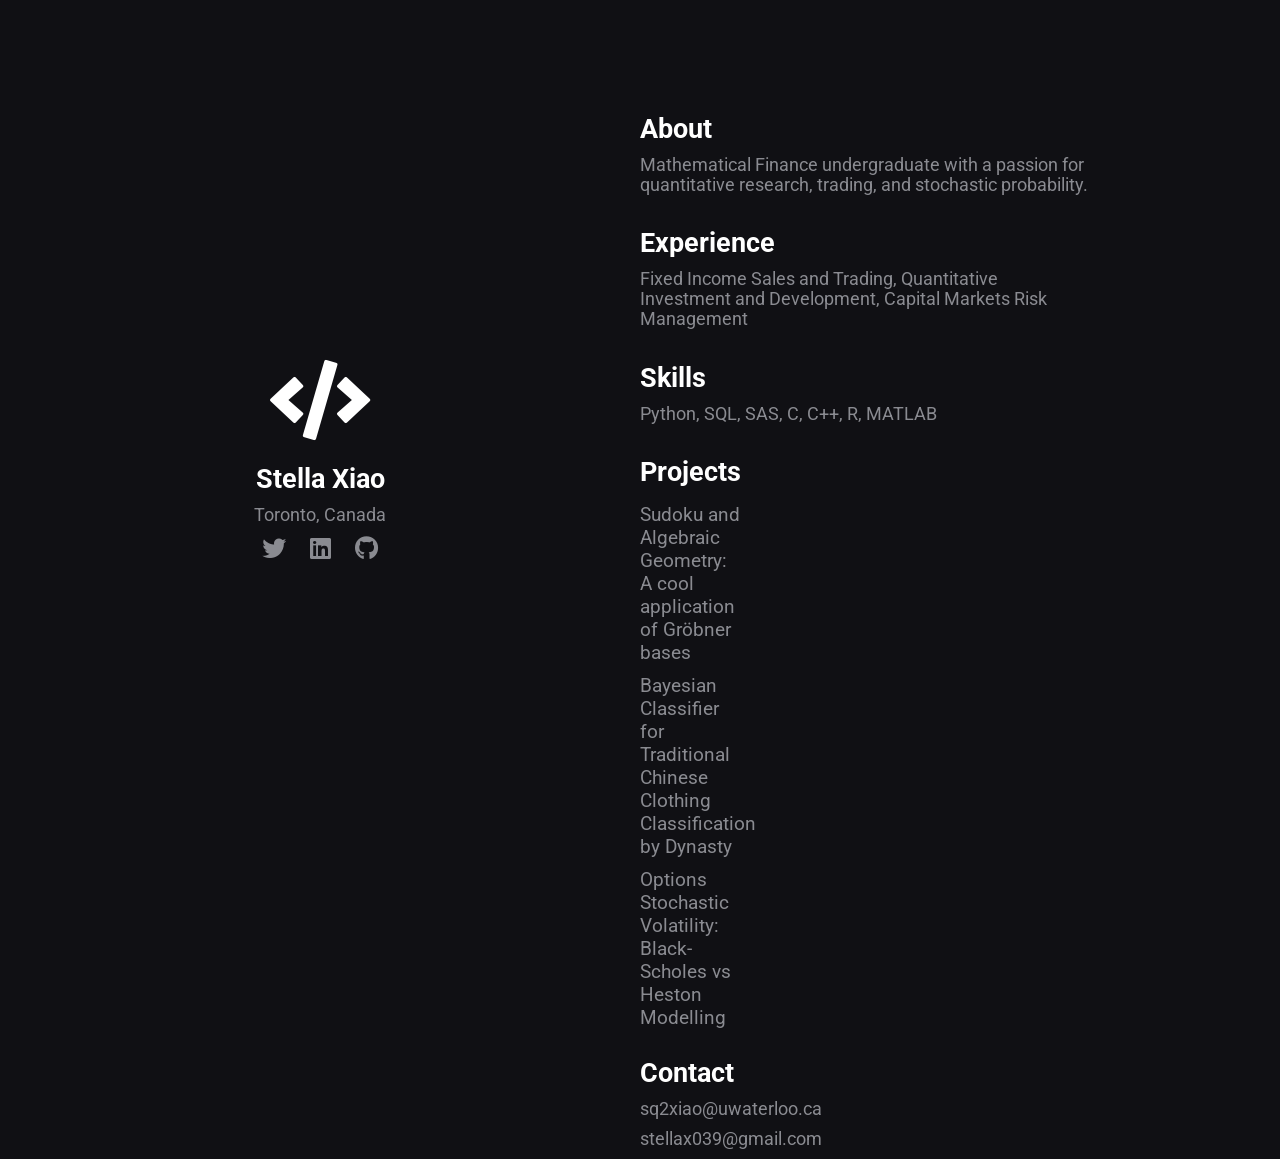
==== index.html @ e4d73ce5 "Init website" ====
<!DOCTYPE html>
<html lang="en">
<head>
    <meta charset="UTF-8">
    <meta name="viewport" content="width=device-width, initial-scale=1.0">
    <meta http-equiv="X-UA-Compatible" content="ie=edge">
    <link rel="stylesheet" href="https://use.fontawesome.com/releases/v5.4.1/css/all.css" integrity="sha384-5sAR7xN1Nv6T6+dT2mhtzEpVJvfS3NScPQTrOxhwjIuvcA67KV2R5Jz6kr4abQsz" crossorigin="anonymous">
    <link rel="stylesheet" href="style.css">
    <title>Stella Xiao</title>
</head>
<body>
    <div class="grid-2">
        <div class="section-1">
            <i class="fas fa-code fa-5x white"></i>
            <h2>Stella Xiao</h2>
            <p>Toronto, Canada</p>
            <a href="#"><i class="fab fa-twitter"></i></a>
            <a href="#"><i class="fab fa-linkedin"></i></a>
            <a href="#"><i class="fab fa-github"></i></a>
        </div>
        <div class="section-2">
            <h2>About</h2>
            <p>Mathematical Finance undergraduate with a passion for quantitative research, trading, and stochastic probability.</p>
            <h2>Experience</h2>
            <p>Fixed Income Sales and Trading, Quantitative Investment and Development, Capital Markets Risk Management</p>

            <h2>Skills</h2>
            <p>Python, SQL, SAS, C, C++, R, MATLAB</p>
            <h2>Projects</h2>
            <a href="#">Sudoku and Algebraic Geometry: A cool application of Gröbner bases</a>
            <a href="#">Bayesian Classifier for Traditional Chinese Clothing Classification by Dynasty</a>
            <a href="#">Options Stochastic Volatility: Black-Scholes vs Heston Modelling</a>

            <h2>Contact</h2>
            <p>sq2xiao@uwaterloo.ca</p>
            <p>stellax039@gmail.com</p>
        </div>
    </div>
</body>
</html>
---- style.css ----
/* global */
@import url('https://fonts.googleapis.com/css?family=Roboto');

.grid-2{
    display: grid;
    grid-template-columns: repeat(2,1fr);
}

body{
    margin: 0;
    padding: 0;
    font-family: 'Roboto', sans-serif;
    background-color: #101014;
    color: #8a8b91;
}

h2,.white{
    color: #fff;
}

a{
    color: #8a8b91;
    text-decoration: none;
}
/* section 1 */
.section-1{
    padding-top: 40vh;
    text-align: center;
}

.section-1 p{
    font-size: 1.1rem;
    padding-bottom: 10px;
    margin:0;
}

.section-1 h2{
    font-size: 1.7rem;
    margin-bottom: 10px;
}

.section-1 a{
    font-size: 1.5rem;
    padding: 10px;
}
/* section 2 */
.section-2{
    padding-top: 10vh;
    width: 70%;
}

.section-2 h2{
    font-size: 1.7rem;
    margin-bottom: 10px;
}

.section-2 p{
    font-size: 1.1rem;
    padding-bottom: 10px;
    margin:0;
}

.section-2 a{
    display: block;
    padding: 5px;
    font-size: 1.2rem;
    padding-left: 0;
    width: 100px;
}
/* animations / utilities */
.section-2 a:hover{
    font-size: 1.3rem;
    color: #fff;
    cursor: pointer;
    transition: 0.2s;
}

.section-1 a:hover{
    color: #fff;
    cursor: pointer;
    transition: 0.3s;
}

.white:hover{
    position: relative;
    padding-left: 10px;
}

/* media queres */
@media(max-width:780px){
    .grid-2{
        grid-template-columns: 1fr;
    }
    .section-1{
        padding:0;
        padding-top: 5rem;
    }
    .section-2{
        padding: 0;
        padding-left: 1.5rem;
        padding-top: 2rem;
    }
}
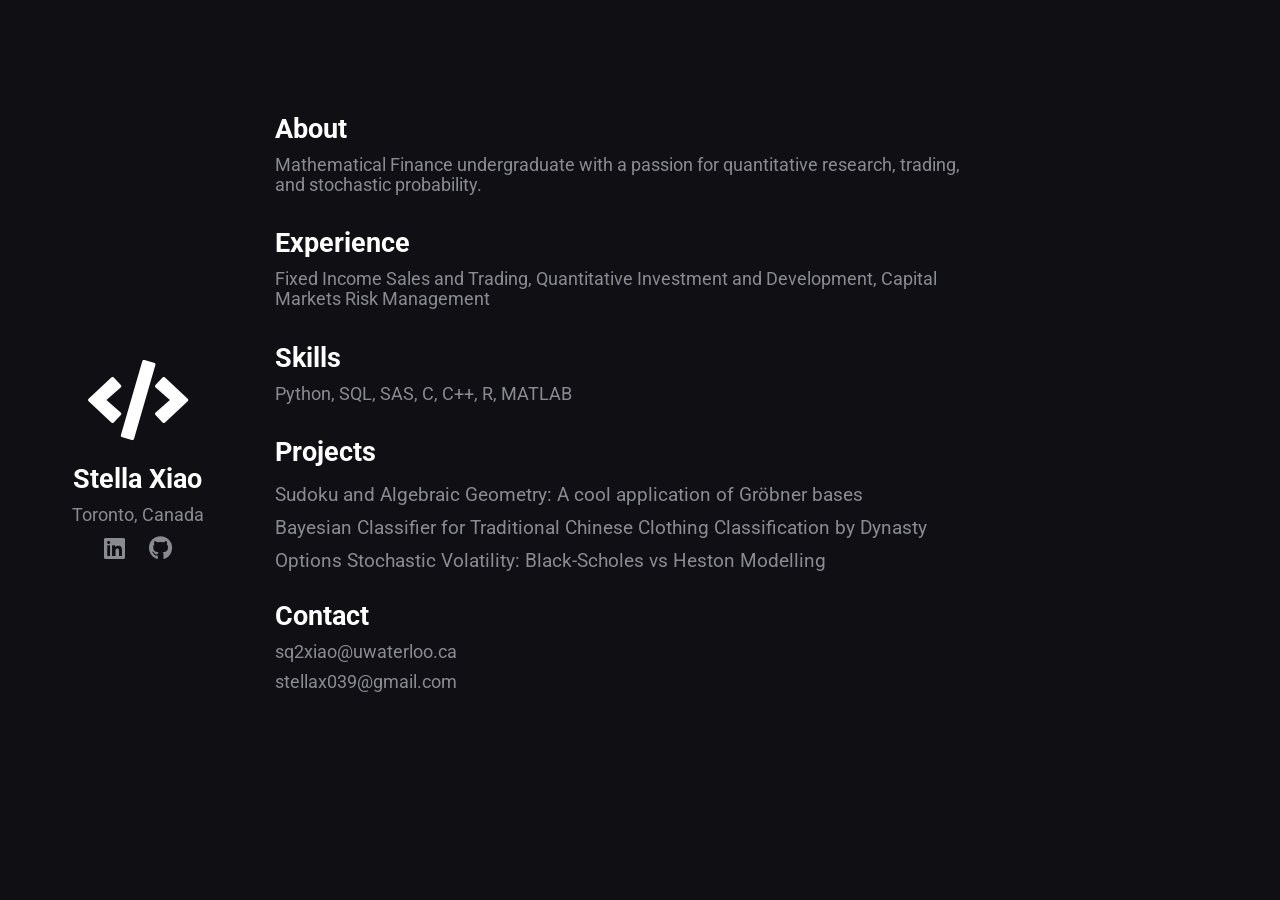
==== commit e4446da0: "Add linked details and change style" ====
--- a/index.html
+++ b/index.html
@@ -14,9 +14,8 @@
             <i class="fas fa-code fa-5x white"></i>
             <h2>Stella Xiao</h2>
             <p>Toronto, Canada</p>
-            <a href="#"><i class="fab fa-twitter"></i></a>
-            <a href="#"><i class="fab fa-linkedin"></i></a>
-            <a href="#"><i class="fab fa-github"></i></a>
+            <a href="https://www.linkedin.com/in/sqxiao/" target="_blank"><i class="fab fa-linkedin"></i></a>
+            <a href="https://github.com/sqxiao000" target="_blank"><i class="fab fa-github"></i></a>
         </div>
         <div class="section-2">
             <h2>About</h2>
@@ -27,7 +26,7 @@
             <h2>Skills</h2>
             <p>Python, SQL, SAS, C, C++, R, MATLAB</p>
             <h2>Projects</h2>
-            <a href="#">Sudoku and Algebraic Geometry: A cool application of Gröbner bases</a>
+            <a href="https://hackmd.io/@dJWrUsLbRF-fSS24QYBM1A/SkNlrgdt0" target="_blank">Sudoku and Algebraic Geometry: A cool application of Gröbner bases</a>
             <a href="#">Bayesian Classifier for Traditional Chinese Clothing Classification by Dynasty</a>
             <a href="#">Options Stochastic Volatility: Black-Scholes vs Heston Modelling</a>
 
--- a/style.css
+++ b/style.css
@@ -65,7 +65,7 @@
     padding: 5px;
     font-size: 1.2rem;
     padding-left: 0;
-    width: 100px;
+    width: 1000px;
 }
 /* animations / utilities */
 .section-2 a:hover{
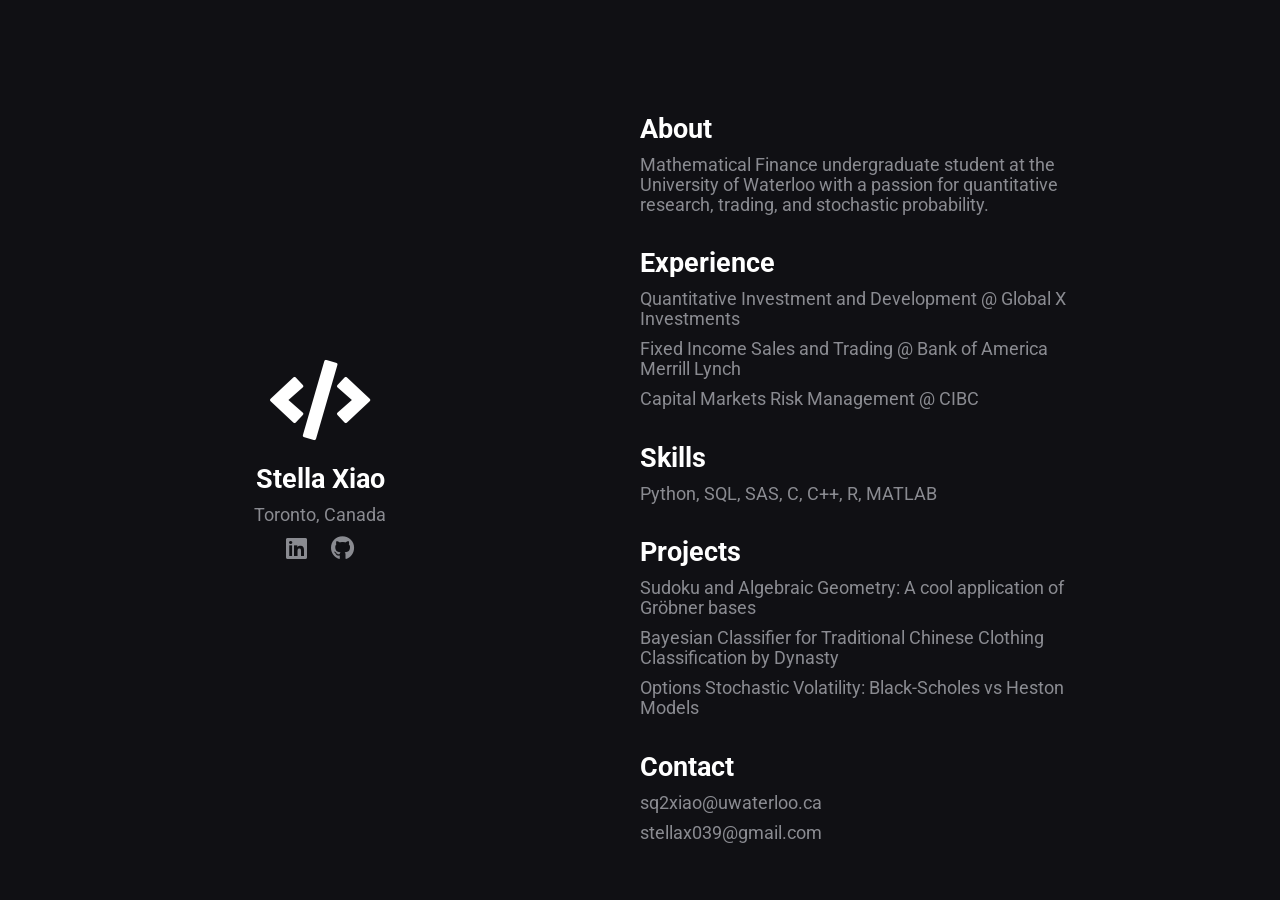
==== commit 1a47a996: "index.html formatting change" ====
--- a/index.html
+++ b/index.html
@@ -19,20 +19,22 @@
         </div>
         <div class="section-2">
             <h2>About</h2>
-            <p>Mathematical Finance undergraduate with a passion for quantitative research, trading, and stochastic probability.</p>
+            <p>Mathematical Finance undergraduate student at the University of Waterloo with a passion for quantitative research, trading, and stochastic probability.</p>
             <h2>Experience</h2>
-            <p>Fixed Income Sales and Trading, Quantitative Investment and Development, Capital Markets Risk Management</p>
+            <p>Quantitative Investment and Development @ Global X Investments</p>
+            <p>Fixed Income Sales and Trading @ Bank of America Merrill Lynch</p>
+            <p>Capital Markets Risk Management @ CIBC</p>
 
             <h2>Skills</h2>
             <p>Python, SQL, SAS, C, C++, R, MATLAB</p>
             <h2>Projects</h2>
-            <a href="https://hackmd.io/@dJWrUsLbRF-fSS24QYBM1A/SkNlrgdt0" target="_blank">Sudoku and Algebraic Geometry: A cool application of Gröbner bases</a>
-            <a href="#">Bayesian Classifier for Traditional Chinese Clothing Classification by Dynasty</a>
-            <a href="#">Options Stochastic Volatility: Black-Scholes vs Heston Modelling</a>
+            <p href="https://hackmd.io/@dJWrUsLbRF-fSS24QYBM1A/SkNlrgdt0">Sudoku and Algebraic Geometry: A cool application of Gröbner bases</p>
+            <p href="#">Bayesian Classifier for Traditional Chinese Clothing Classification by Dynasty</p>
+            <p href="#">Options Stochastic Volatility: Black-Scholes vs Heston Models</p>
 
             <h2>Contact</h2>
-            <p>sq2xiao@uwaterloo.ca</p>
-            <p>stellax039@gmail.com</p>
+            <p href="sqxiao@uwaterloo.ca">sq2xiao@uwaterloo.ca</p>
+            <p href="stellax039@gmail.com">stellax039@gmail.com</p>
         </div>
     </div>
 </body>
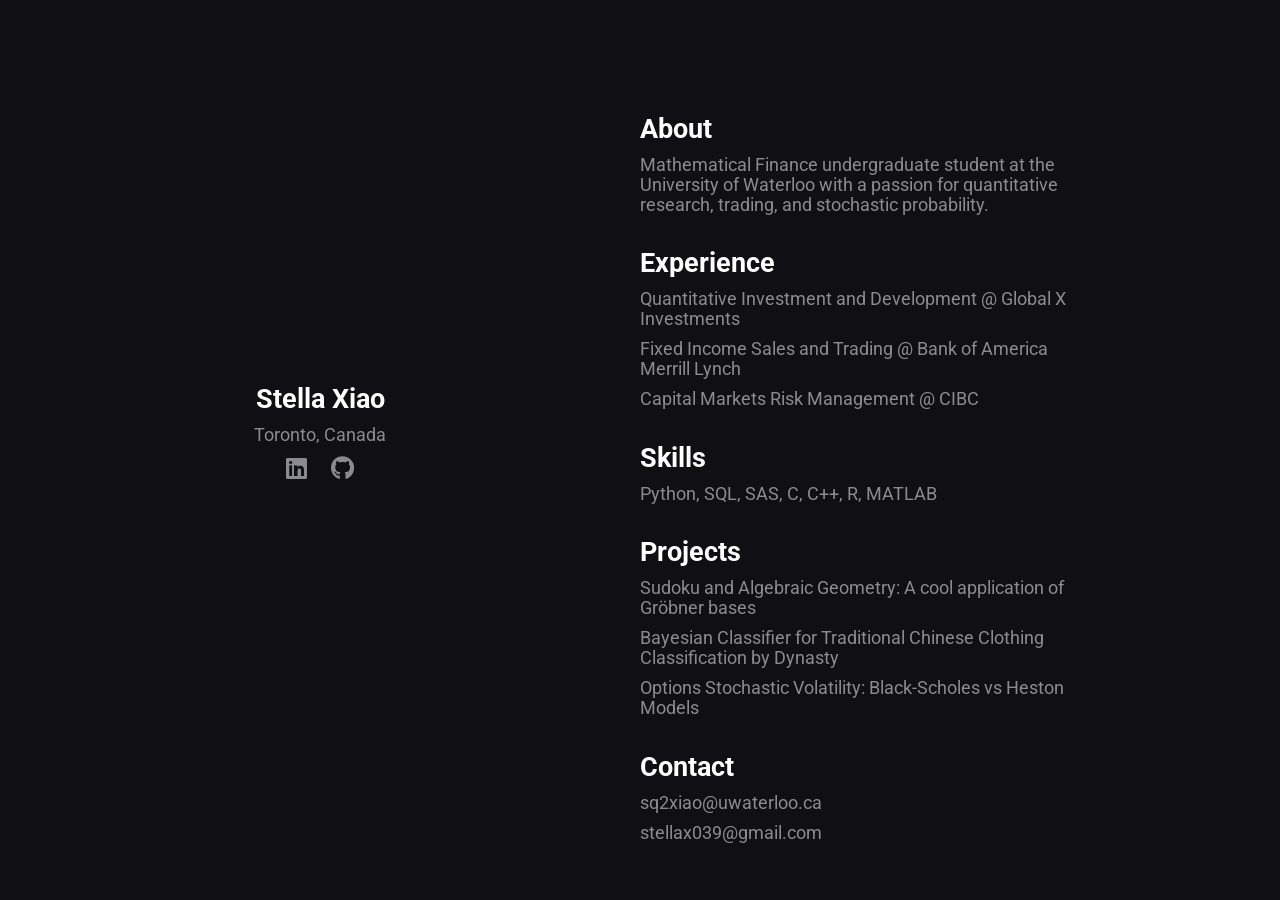
==== commit 8fe84ceb: "update icon to star" ====
--- a/index.html
+++ b/index.html
@@ -11,7 +11,7 @@
 <body>
     <div class="grid-2">
         <div class="section-1">
-            <i class="fas fa-code fa-5x white"></i>
+            <i class="fa-star-o white"></i>
             <h2>Stella Xiao</h2>
             <p>Toronto, Canada</p>
             <a href="https://www.linkedin.com/in/sqxiao/" target="_blank"><i class="fab fa-linkedin"></i></a>
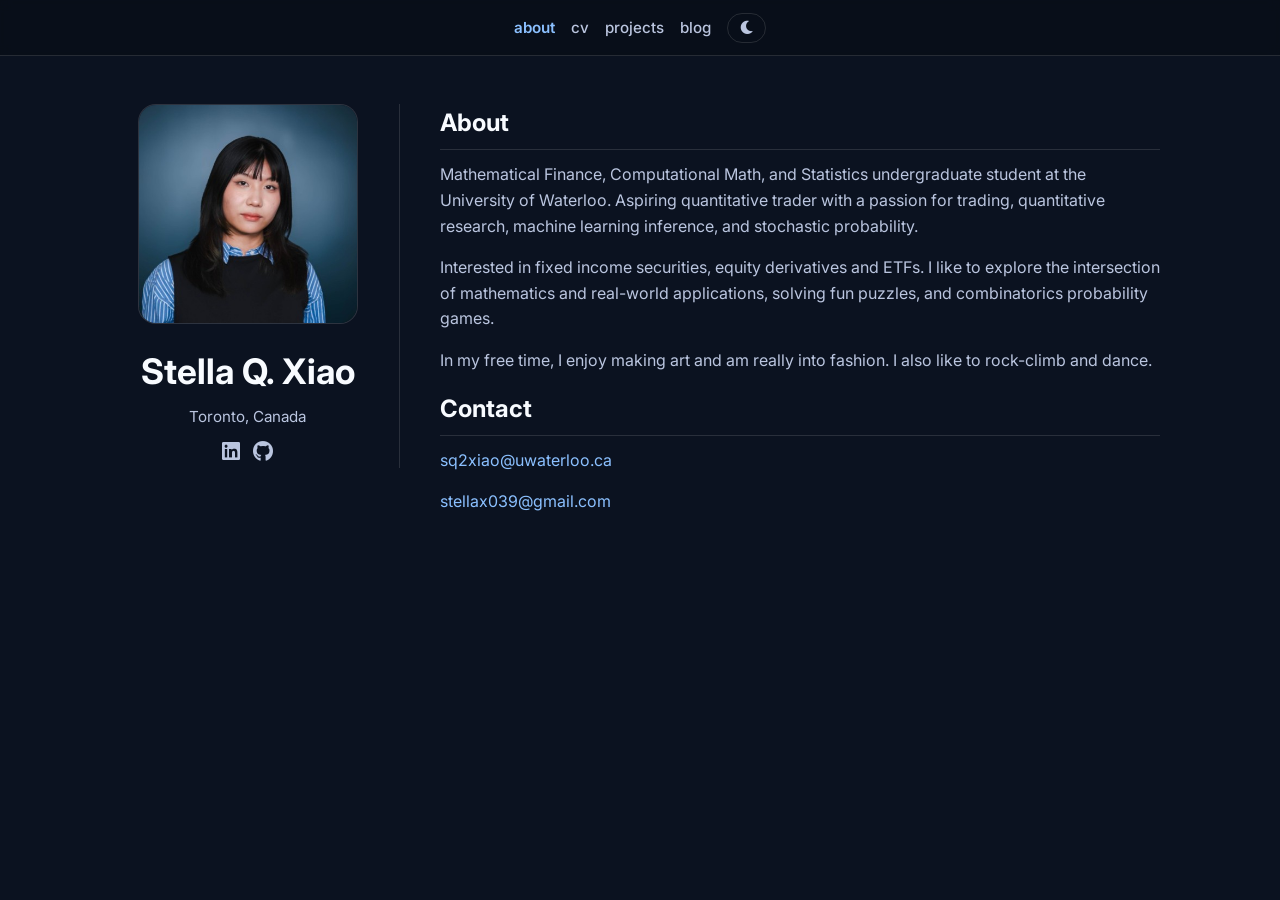
==== commit f532dda3: "Added different pages and formatting" ====
--- a/index.html
+++ b/index.html
@@ -1,41 +1,70 @@
-<!DOCTYPE html>
+﻿<!DOCTYPE html>
 <html lang="en">
 <head>
-    <meta charset="UTF-8">
-    <meta name="viewport" content="width=device-width, initial-scale=1.0">
-    <meta http-equiv="X-UA-Compatible" content="ie=edge">
-    <link rel="stylesheet" href="https://use.fontawesome.com/releases/v5.4.1/css/all.css" integrity="sha384-5sAR7xN1Nv6T6+dT2mhtzEpVJvfS3NScPQTrOxhwjIuvcA67KV2R5Jz6kr4abQsz" crossorigin="anonymous">
-    <link rel="stylesheet" href="style.css">
+    <meta charset="UTF-8" />
+    <meta name="viewport" content="width=device-width, initial-scale=1.0" />
+    <meta http-equiv="X-UA-Compatible" content="ie=edge" />
+    <link rel="stylesheet" href="https://use.fontawesome.com/releases/v5.4.1/css/all.css" integrity="sha384-5sAR7xN1Nv6T6+dT2mhtzEpVJvfS3NScPQTrOxhwjIuvcA67KV2R5Jz6kr4abQsz" crossorigin="anonymous" />
+    <script>
+        (function(){
+            var theme = localStorage.getItem('theme') || 'dark';
+            document.documentElement.classList.add(theme);
+        })();
+    </script>
+    <link rel="stylesheet" href="style.css" />
     <title>Stella Xiao</title>
 </head>
-<body>
+<body class="home">
+    <nav>
+        <ul class="nav-links">
+            <li><a class="active" href="index.html">About</a></li>
+            <li><a href="cv.html">CV</a></li>
+            <li><a href="projects.html">Projects</a></li>
+            <li><a href="blog.html">Blog</a></li>
+            <button class="theme-toggle" onclick="toggleTheme()"><i id="theme-icon" class="fas fa-moon fa-lg"></i></button>
+        </ul>
+    </nav>
     <div class="grid-2">
-        <div class="section-1">
-            <i class="fa-star-o white"></i>
-            <h2>Stella Xiao</h2>
-            <p>Toronto, Canada</p>
-            <a href="https://www.linkedin.com/in/sqxiao/" target="_blank"><i class="fab fa-linkedin"></i></a>
-            <a href="https://github.com/sqxiao000" target="_blank"><i class="fab fa-github"></i></a>
-        </div>
-        <div class="section-2">
-            <h2>About</h2>
-            <p>Mathematical Finance undergraduate student at the University of Waterloo with a passion for quantitative research, trading, and stochastic probability.</p>
-            <h2>Experience</h2>
-            <p>Quantitative Investment and Development @ Global X Investments</p>
-            <p>Fixed Income Sales and Trading @ Bank of America Merrill Lynch</p>
-            <p>Capital Markets Risk Management @ CIBC</p>
+        <aside class="sidebar">
+            <div class="profile">
+                <img class="profile-photo" src="photo.jpg" alt="Stella Q. Xiao" />
+                <h1>Stella Q. Xiao</h1>
+                <p class="location">Toronto, Canada</p>
+                <div class="social-links">
+                    <a href="https://www.linkedin.com/in/sqxiao/" target="_blank"><i class="fab fa-linkedin"></i></a>
+                    <a href="https://github.com/sqxiao000" target="_blank"><i class="fab fa-github"></i></a>
+                </div>
+            </div>
+        </aside>
+        <main class="main-content">
+            <section class="about-contact">
+                <h2>About</h2>
+                <p>Mathematical Finance, Computational Math, and Statistics undergraduate student at the University of Waterloo. Aspiring quantitative trader with a passion for trading, quantitative research, machine learning inference, and stochastic probability.</p>
+                <p>Interested in fixed income securities, equity derivatives and ETFs. I like to explore the intersection of mathematics and real-world applications, solving fun puzzles, and combinatorics probability games.</p>
+                <p>In my free time, I enjoy making art and am really into fashion. I also like to rock-climb and dance.</p>
+                <h2>Contact</h2>
+                <p><a href="mailto:sq2xiao@uwaterloo.ca">sq2xiao@uwaterloo.ca</a></p>
+                <p><a href="mailto:stellax039@gmail.com">stellax039@gmail.com</a></p>
+            </section>
+        </main>
+    </div>
 
-            <h2>Skills</h2>
-            <p>Python, SQL, SAS, C, C++, R, MATLAB</p>
-            <h2>Projects</h2>
-            <p href="https://hackmd.io/@dJWrUsLbRF-fSS24QYBM1A/SkNlrgdt0">Sudoku and Algebraic Geometry: A cool application of Gröbner bases</p>
-            <p href="#">Bayesian Classifier for Traditional Chinese Clothing Classification by Dynasty</p>
-            <p href="#">Options Stochastic Volatility: Black-Scholes vs Heston Models</p>
-
-            <h2>Contact</h2>
-            <p href="sqxiao@uwaterloo.ca">sq2xiao@uwaterloo.ca</p>
-            <p href="stellax039@gmail.com">stellax039@gmail.com</p>
-        </div>
-    </div>
+    <script>
+        function setTheme(theme) {
+            document.body.classList.remove('light', 'dark');
+            document.body.classList.add(theme);
+            localStorage.setItem('theme', theme);
+            const icon = document.getElementById('theme-icon');
+            if (icon) icon.className = theme === 'light' ? 'fas fa-sun' : 'fas fa-moon';
+        }
+        function toggleTheme() {
+            const current = document.body.classList.contains('light') ? 'light' : 'dark';
+            setTheme(current === 'light' ? 'dark' : 'light');
+        }
+        document.addEventListener('DOMContentLoaded', () => {
+            const saved = localStorage.getItem('theme') || 'dark';
+            setTheme(saved);
+        });
+    </script>
 </body>
 </html>
--- a/style.css
+++ b/style.css
@@ -1,103 +1,292 @@
-/* global */
-@import url('https://fonts.googleapis.com/css?family=Roboto');
-
-.grid-2{
+﻿/* al-folio inspired global style */
+@import url('https://fonts.googleapis.com/css2?family=Inter:wght@300;400;500;600;700&display=swap');
+
+* { box-sizing: border-box; }
+
+:root {
+    --bg: #ffffff;
+    --fg: #111827;
+    --text: #0f172a;
+    --muted: #34363b;
+    --accent: #1036df; /* dark indigo */
+    --border: #e5e7eb;
+    --card: #f8fafc;
+}
+
+body.light {
+    --bg: #ffffff;
+    --fg: #111827;
+    --text: #0f172a;
+    --muted: #34363b;
+    --accent: #1036df;
+    --border: #e5e7eb;
+    --card: #f8fafc;
+}
+
+body.dark {
+    --bg: #0b1220;
+    --fg: #d8e0ff;
+    --text: #f8fbff;
+    --muted: #bac5df;
+    --accent: #8bc0ff;
+    --border: rgba(255,255,255,0.12);
+    --card: rgba(20,26,40,0.72);
+}
+
+html {
+    font-family: 'Inter', -apple-system, BlinkMacSystemFont, 'Segoe UI', Roboto, Helvetica, Arial, sans-serif;
+    font-size: 16px;
+    line-height: 1.6;
+}
+
+body {
+    margin: 0;
+    min-height: 100vh;
+    background: var(--bg);
+    color: var(--fg);
+    transition: background 0.3s ease, color 0.3s ease;
+}
+
+a { color: var(--accent); text-decoration: none; }
+a:hover { color: var(--text); }
+
+nav {
+    position: sticky;
+    top: 0;
+    z-index: 100;
+    padding: 0.8rem 1rem;
+    background: rgba(255,255,255,0.9);
+    backdrop-filter: blur(6px);
+    border-bottom: 1px solid var(--border);
+}
+
+body.dark nav {
+    background: rgba(9,14,25,0.88);
+}
+
+.nav-links {
+    margin: 0;
+    padding: 0;
+    list-style: none;
+    display: flex;
+    flex-wrap: wrap;
+    gap: 1rem;
+    justify-content: center;
+    align-items: center;
+}
+
+.nav-links li a {
+    color: var(--muted);
+    font-size: 0.95rem;
+    font-weight: 500;
+    text-transform: lowercase;
+    transition: color 0.2s ease;
+}
+
+.nav-links li a.active,
+.nav-links li a:focus {
+    color: var(--accent);
+    font-weight: 600;
+}
+
+.nav-links li a:hover {
+    color: var(--text);
+}
+
+.theme-toggle {
+    display: inline-flex;
+    align-items: center;
+    justify-content: center;
+    border: 1px solid var(--border);
+    background: transparent;
+    color: var(--muted);
+    padding: 0.45rem 0.75rem;
+    border-radius: 999px;
+    cursor: pointer;
+    transition: all 0.2s ease;
+}
+
+.theme-toggle:hover {
+    color: var(--text);
+    border-color: var(--accent);
+}
+
+.content-wrapper {
+    width: min(1140px, 100%);
+    margin: 0 auto;
+    padding: 2.25rem 1.25rem 3rem;
+}
+
+.centered .content-wrapper {
+    max-width: 900px;
+}
+
+.home .grid-2 {
     display: grid;
-    grid-template-columns: repeat(2,1fr);
-}
-
-body{
-    margin: 0;
+    grid-template-columns: 280px 1fr;
+    gap: 2.5rem;
+    width: min(1040px, 100%);
+    margin: 3rem auto 4rem;
+    align-items: start;
+}
+
+.sidebar {
+    border-right: 1px solid var(--border);
+    padding-right: 1.5rem;
+    position: sticky;
+    top: 80px;
+    align-self: start;
+}
+
+.sidebar .profile {
+    display: flex;
+    flex-direction: column;
+    align-items: center;
+    gap: 0.35rem;
+}
+
+.profile-photo {
+    width: 220px;
+    height: 220px;
+    border-radius: 18px;
+    object-fit: cover;
+    border: 1px solid var(--border);
+    background: var(--card);
+    margin-bottom: 0.8rem;
+}
+
+.sidebar .profile h1 {
+    margin: 0;
+    font-size: 2.2rem;
+    font-weight: 700;
+    color: var(--text);
+    text-align: center;
+}
+
+.sidebar .location {
+    margin: 0;
+    color: var(--muted);
+    font-size: 0.95rem;
+    text-align: center;
+}
+
+.sidebar .social-links {
+    display: flex;
+    gap: 0.8rem;
+}
+
+.sidebar .social-links a {
+    color: var(--muted);
+    font-size: 1.3rem;
+}
+
+.sidebar .social-links a:hover { color: var(--accent); }
+
+.main-content h2,
+.resume-card h2,
+.project-card h3,
+.blog-list h3 {
+    color: var(--text);
+    margin: 0 0 0.75rem;
+    font-weight: 700;
+}
+
+.main-content p,
+.resume-card p,
+.project-card p,
+.blog-list p,
+.photo-grid p {
+    color: var(--muted);
+    margin: 0 0 1rem;
+}
+
+.about-contact {
     padding: 0;
-    font-family: 'Roboto', sans-serif;
-    background-color: #101014;
-    color: #8a8b91;
-}
-
-h2,.white{
-    color: #fff;
-}
-
-a{
-    color: #8a8b91;
-    text-decoration: none;
-}
-/* section 1 */
-.section-1{
-    padding-top: 40vh;
-    text-align: center;
-}
-
-.section-1 p{
-    font-size: 1.1rem;
-    padding-bottom: 10px;
-    margin:0;
-}
-
-.section-1 h2{
-    font-size: 1.7rem;
-    margin-bottom: 10px;
-}
-
-.section-1 a{
-    font-size: 1.5rem;
-    padding: 10px;
-}
-/* section 2 */
-.section-2{
-    padding-top: 10vh;
-    width: 70%;
-}
-
-.section-2 h2{
-    font-size: 1.7rem;
-    margin-bottom: 10px;
-}
-
-.section-2 p{
-    font-size: 1.1rem;
-    padding-bottom: 10px;
-    margin:0;
-}
-
-.section-2 a{
-    display: block;
-    padding: 5px;
-    font-size: 1.2rem;
-    padding-left: 0;
-    width: 1000px;
-}
-/* animations / utilities */
-.section-2 a:hover{
-    font-size: 1.3rem;
-    color: #fff;
-    cursor: pointer;
-    transition: 0.2s;
-}
-
-.section-1 a:hover{
-    color: #fff;
-    cursor: pointer;
-    transition: 0.3s;
-}
-
-.white:hover{
-    position: relative;
-    padding-left: 10px;
-}
-
-/* media queres */
-@media(max-width:780px){
-    .grid-2{
+    margin: 0;
+}
+
+.about-contact h2 {
+    border-bottom: 1px solid var(--border);
+    padding-bottom: 0.42rem;
+    margin-top: 0;
+}
+
+.resume-card,
+.project-card,
+.blog-list li,
+.photo-grid img {
+    background: var(--card);
+    border: 1px solid var(--border);
+    border-radius: 10px;
+}
+
+.resume-card {
+    padding: 1.2rem;
+    margin-bottom: 1.5rem;
+}
+
+.resume-card h3 {
+    margin: 1rem 0 0.25rem;
+    font-size: 1.15rem;
+}
+
+.project-grid {
+    display: grid;
+    grid-template-columns: repeat(auto-fit, minmax(240px, 1fr));
+    gap: 1rem;
+}
+
+.project-card {
+    padding: 1rem;
+}
+
+.blog-list {
+    list-style: none;
+    padding: 0;
+    margin: 1rem 0 0;
+}
+
+.blog-list li {
+    padding: 1rem;
+    border-bottom: 1px solid var(--border);
+}
+
+.blog-list li:last-child {
+    border-bottom: none;
+}
+
+.photo-grid {
+    display: grid;
+    grid-template-columns: repeat(auto-fit, minmax(180px, 1fr));
+    gap: 0.8rem;
+}
+
+.photo-grid img {
+    width: 100%;
+    height: 180px;
+    object-fit: cover;
+    border: 1px solid var(--border);
+    border-radius: 10px;
+}
+
+@media (max-width: 840px) {
+    .home .grid-2 {
         grid-template-columns: 1fr;
     }
-    .section-1{
-        padding:0;
-        padding-top: 5rem;
+
+    .sidebar {
+        position: static;
+        border-right: none;
+        border-bottom: 1px solid var(--border);
+        padding-bottom: 1rem;
+        margin-bottom: 1.5rem;
     }
-    .section-2{
-        padding: 0;
-        padding-left: 1.5rem;
-        padding-top: 2rem;
-    }
-}+
+    .main-content { padding-top: 0; }
+}
+
+@media (max-width: 520px) {
+    .nav-links { gap: 0.5rem; }
+    .nav-links li a { font-size: 0.9rem; }
+    .content-wrapper { padding: 1.5rem 0.9rem 2rem; }
+}
